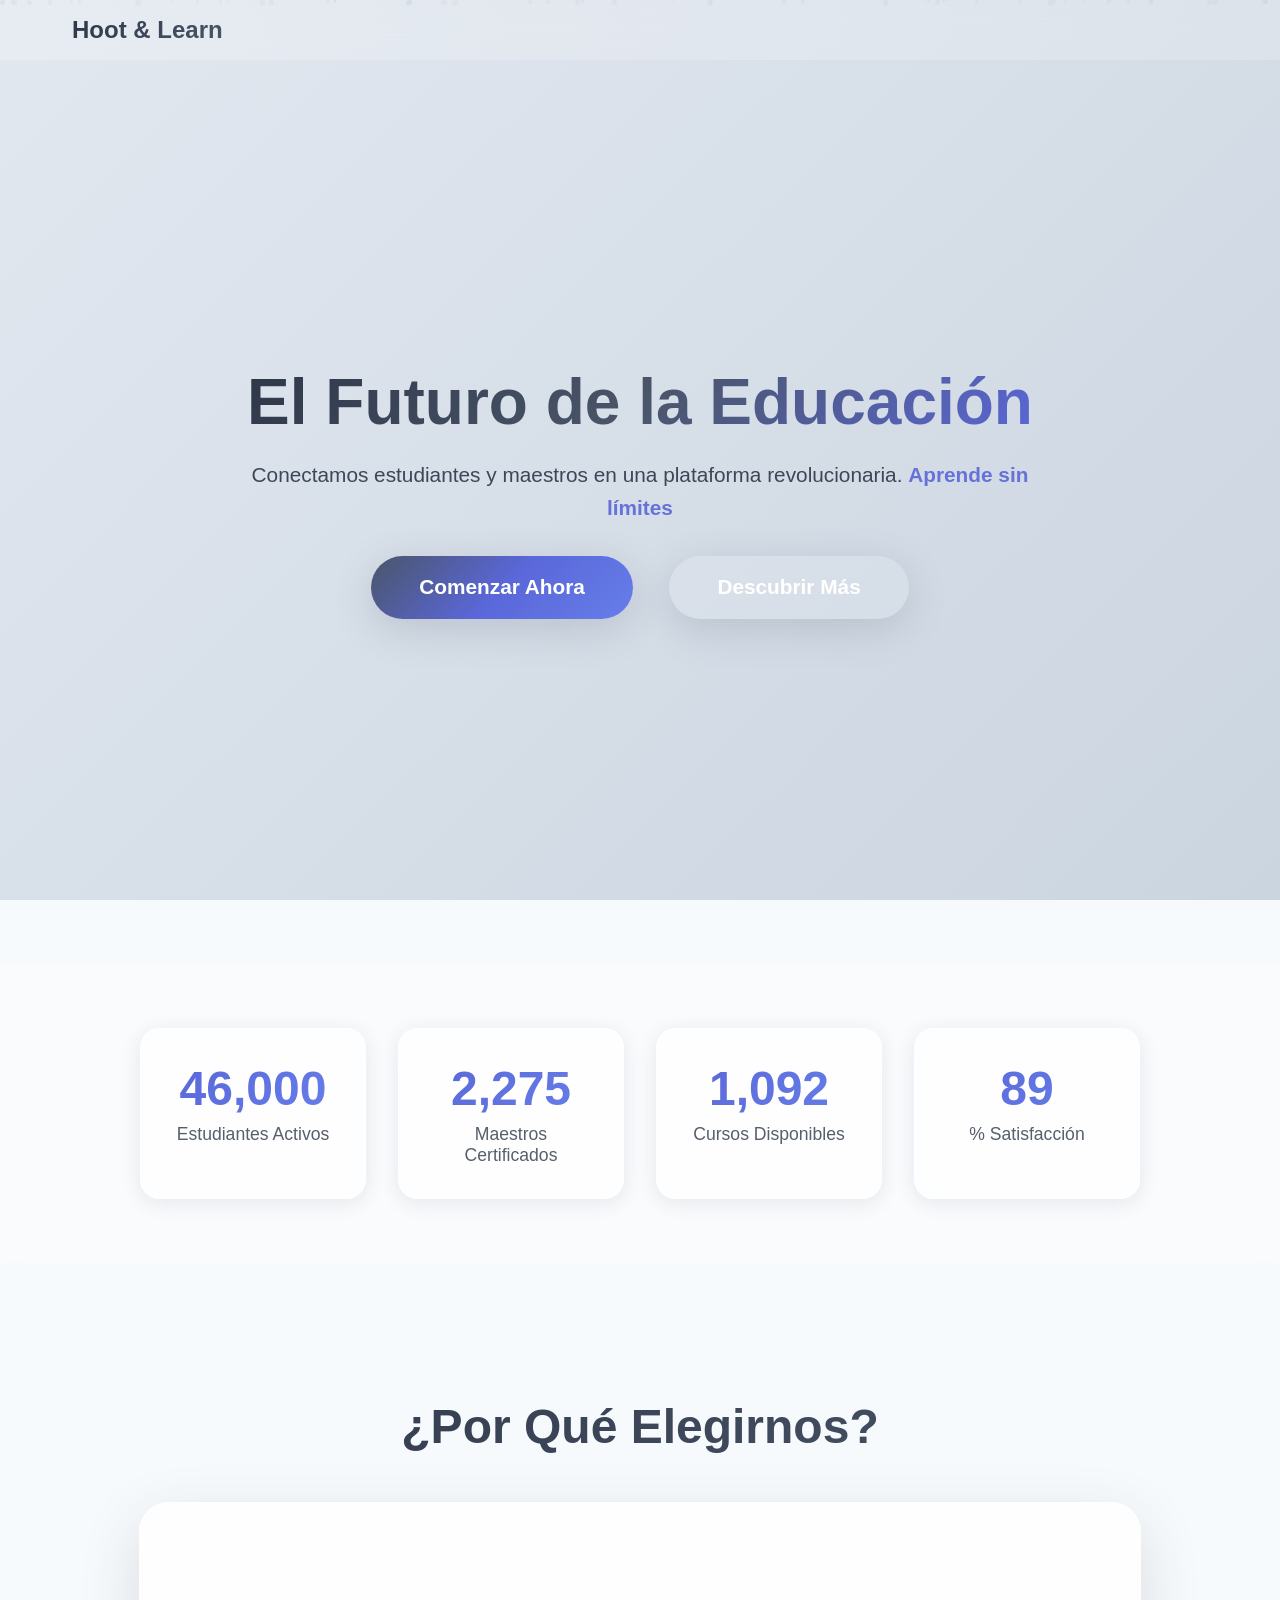
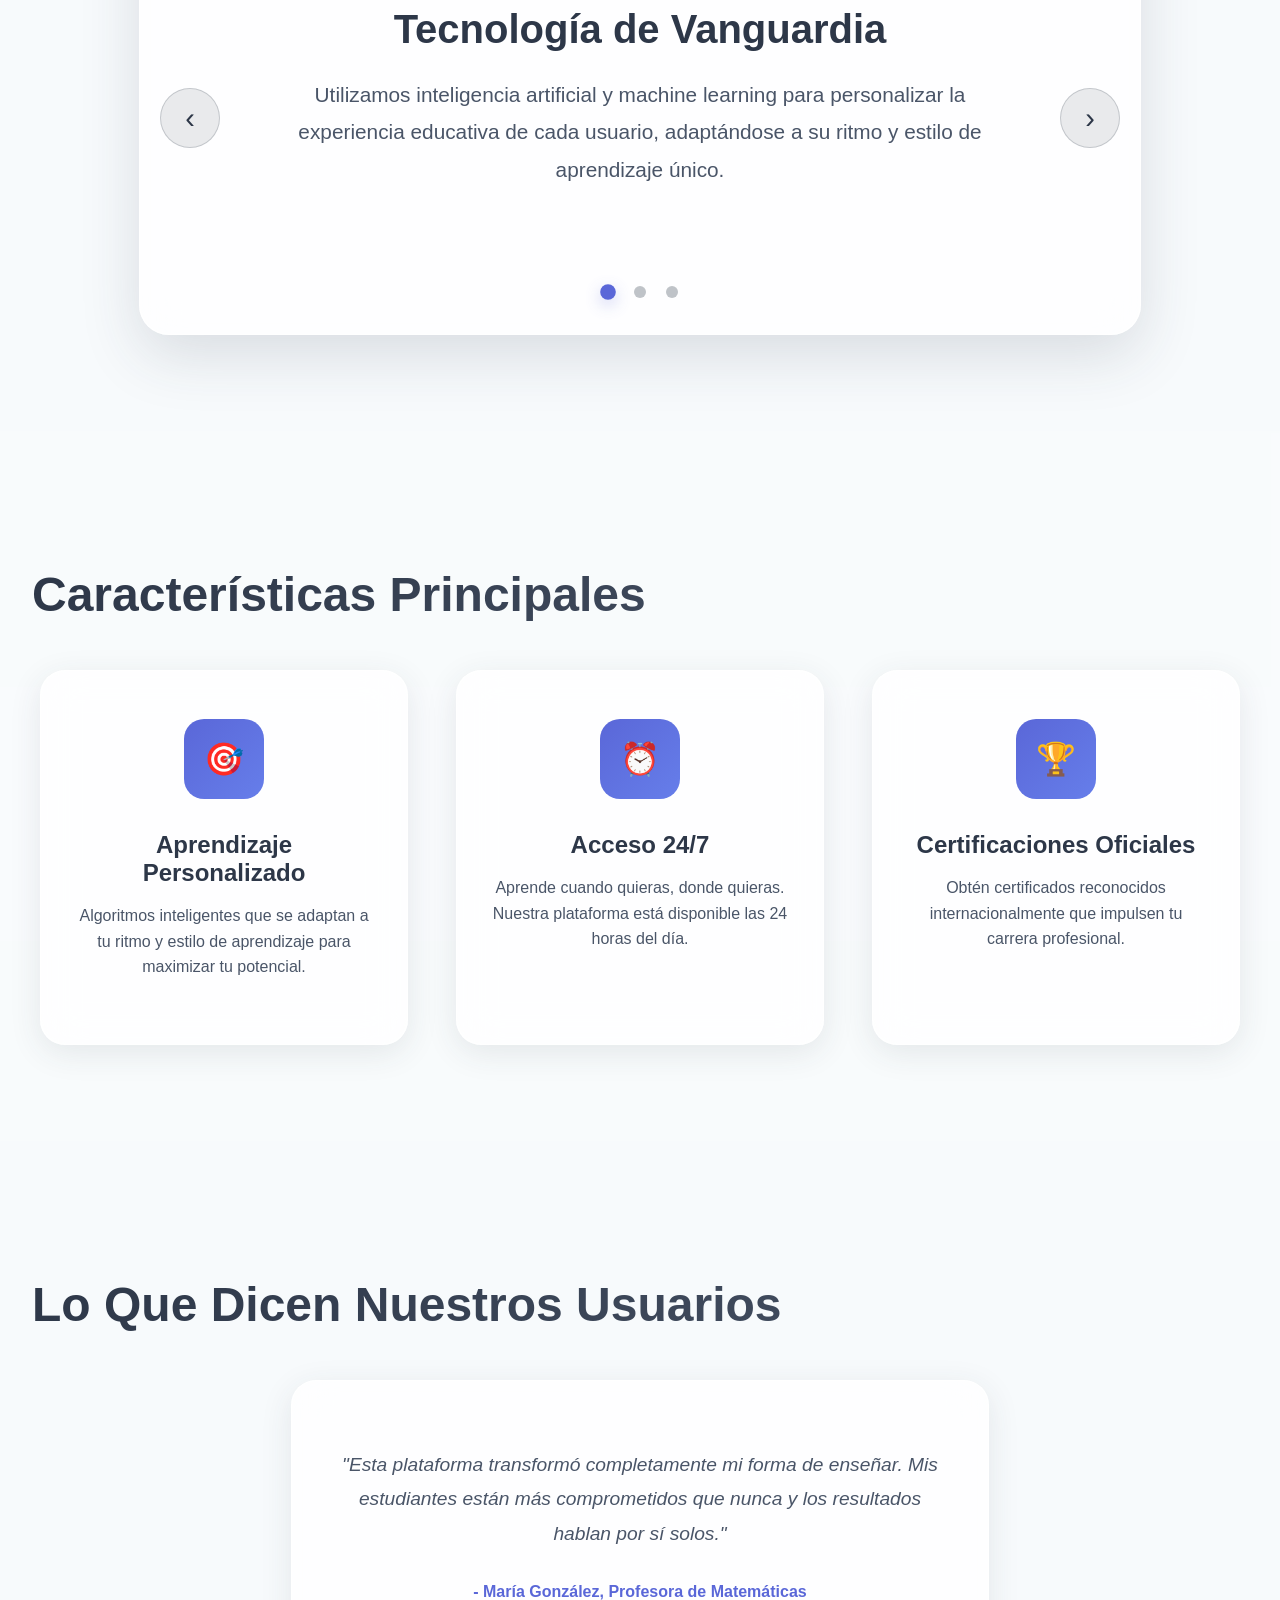
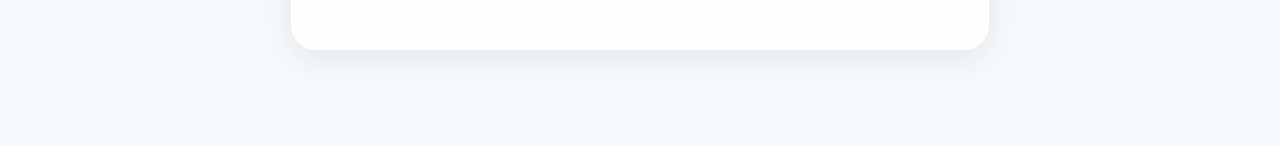
==== index.html @ 83ff0352 "Version Inicial" ====
<!DOCTYPE html>
<html lang="es">
<head>
    <meta charset="UTF-8">
    <meta name="viewport" content="width=device-width, initial-scale=1.0">
    <title>Hoot & Learn - Transformando la Educación Digital</title>
    <style>
        body {
            box-sizing: border-box;
            margin: 0;
            padding: 0;
            font-family: 'Inter', -apple-system, BlinkMacSystemFont, 'Segoe UI', Roboto, sans-serif;
            background: #f7fafc;
            color: #2d3748;
            overflow-x: hidden;
            min-height: 100%;
        }

        html {
            height: 100%;
            scroll-behavior: smooth;
        }

        /* === FONDO ANIMADO CON PARTÍCULAS === */
        .animated-bg {
            position: fixed;
            top: 0;
            left: 0;
            width: 100%;
            height: 100%;
            background: linear-gradient(135deg, #e2e8f0 0%, #cbd5e0 25%, #a0aec0 50%, #718096 75%, #4a5568 100%);
            background-size: 400% 400%;
            animation: gradientShift 15s ease infinite;
            z-index: -2;
        }

        @keyframes gradientShift {
            0% { background-position: 0% 50%; }
            50% { background-position: 100% 50%; }
            100% { background-position: 0% 50%; }
        }

        /* Partículas flotantes */
        .particles {
            position: fixed;
            top: 0;
            left: 0;
            width: 100%;
            height: 100%;
            z-index: -1;
        }

        .particle {
            position: absolute;
            background: rgba(45,55,72,0.1);
            border-radius: 50%;
            animation: float 20s infinite linear;
        }

        @keyframes float {
            0% { transform: translateY(100vh) rotate(0deg); opacity: 0; }
            10% { opacity: 1; }
            90% { opacity: 1; }
            100% { transform: translateY(-100px) rotate(360deg); opacity: 0; }
        }

        /* === NAVEGACIÓN === */
        .navbar {
            position: fixed;
            top: 0;
            width: 100%;
            background: rgba(255,255,255,0.2);
            backdrop-filter: blur(20px);
            padding: 1rem 2rem;
            z-index: 1000;
            transition: all 0.3s ease;
        }

        .nav-content {
            max-width: 1200px;
            margin: 0 auto;
            display: flex;
            justify-content: space-between;
            align-items: center;
        }

        .logo {
            font-size: 1.5rem;
            font-weight: 800;
            background: linear-gradient(135deg, #2d3748 0%, #4a5568 100%);
            -webkit-background-clip: text;
            -webkit-text-fill-color: transparent;
            background-clip: text;
        }

        /* === HERO SECTION === */
        .hero-section {
            min-height: 100vh;
            display: flex;
            align-items: center;
            justify-content: center;
            text-align: center;
            padding: 2rem;
            position: relative;
        }

        .hero-content {
            max-width: 800px;
            z-index: 10;
        }

        .hero-title {
            font-size: 4rem;
            font-weight: 900;
            margin-bottom: 1rem;
            line-height: 1.1;
            background: linear-gradient(135deg, #2d3748 0%, #4a5568 50%, #5a67d8 100%);
            -webkit-background-clip: text;
            -webkit-text-fill-color: transparent;
            background-clip: text;
            animation: titleGlow 3s ease-in-out infinite alternate;
        }

        @keyframes titleGlow {
            from { text-shadow: 0 0 10px rgba(45,55,72,0.2); }
            to { text-shadow: 0 0 20px rgba(45,55,72,0.4), 0 0 30px rgba(90,103,216,0.2); }
        }

        .hero-subtitle {
            font-size: 1.3rem;
            margin-bottom: 2rem;
            opacity: 0.9;
            line-height: 1.6;
        }

        .typing-text {
            color: #5a67d8;
            font-weight: 600;
        }

        /* Botón CTA principal */
        .cta-button {
            background: linear-gradient(135deg, #4a5568 0%, #5a67d8 50%, #667eea 100%);
            color: white;
            border: none;
            padding: 1.2rem 3rem;
            font-size: 1.3rem;
            font-weight: 600;
            border-radius: 50px;
            cursor: pointer;
            transition: all 0.4s cubic-bezier(0.4, 0, 0.2, 1);
            box-shadow: 0 10px 40px rgba(74, 85, 104, 0.2);
            position: relative;
            overflow: hidden;
            margin: 0 1rem 2rem 1rem;
        }

        .cta-button::before {
            content: '';
            position: absolute;
            top: 0;
            left: -100%;
            width: 100%;
            height: 100%;
            background: linear-gradient(90deg, transparent, rgba(255,255,255,0.2), transparent);
            transition: left 0.6s;
        }

        .cta-button:hover::before {
            left: 100%;
        }

        .cta-button:hover {
            transform: translateY(-3px) scale(1.05);
            box-shadow: 0 20px 60px rgba(74, 85, 104, 0.3);
        }

        /* === ESTADÍSTICAS === */
        .stats-section {
            padding: 4rem 2rem;
            background: rgba(255,255,255,0.3);
            backdrop-filter: blur(10px);
        }

        .stats-container {
            max-width: 1000px;
            margin: 0 auto;
            display: grid;
            grid-template-columns: repeat(auto-fit, minmax(200px, 1fr));
            gap: 2rem;
            text-align: center;
        }

        .stat-item {
            padding: 2rem;
            background: rgba(255,255,255,0.6);
            border-radius: 20px;
            backdrop-filter: blur(10px);
            border: 1px solid rgba(255,255,255,0.8);
            transition: transform 0.3s ease;
            box-shadow: 0 4px 20px rgba(45,55,72,0.1);
        }

        .stat-item:hover {
            transform: translateY(-10px);
        }

        .stat-number {
            font-size: 3rem;
            font-weight: 800;
            background: linear-gradient(135deg, #5a67d8 0%, #667eea 100%);
            -webkit-background-clip: text;
            -webkit-text-fill-color: transparent;
            background-clip: text;
            margin-bottom: 0.5rem;
        }

        .stat-label {
            font-size: 1.1rem;
            opacity: 0.8;
        }

        /* === CARRUSEL MEJORADO === */
        .carousel-section {
            padding: 6rem 2rem;
            text-align: center;
        }

        .section-title {
            font-size: 3rem;
            font-weight: 800;
            margin-bottom: 3rem;
            background: linear-gradient(135deg, #2d3748 0%, #4a5568 100%);
            -webkit-background-clip: text;
            -webkit-text-fill-color: transparent;
            background-clip: text;
        }

        .carousel-container {
            max-width: 1000px;
            margin: 0 auto;
            position: relative;
            background: rgba(255, 255, 255, 0.8);
            backdrop-filter: blur(20px);
            border-radius: 30px;
            overflow: hidden;
            border: 1px solid rgba(255,255,255,0.9);
            box-shadow: 0 20px 60px rgba(45,55,72,0.15);
        }

        .carousel-slide {
            display: none;
            padding: 4rem 3rem;
            text-align: center;
        }

        .carousel-slide.active {
            display: block;
            animation: slideIn 0.8s ease-out;
        }

        @keyframes slideIn {
            from {
                opacity: 0;
                transform: translateY(30px);
            }
            to {
                opacity: 1;
                transform: translateY(0);
            }
        }

        .carousel-slide h3 {
            color: #2d3748;
            font-size: 2.5rem;
            font-weight: 700;
            margin-bottom: 1.5rem;
        }

        .carousel-slide p {
            color: #4a5568;
            font-size: 1.3rem;
            line-height: 1.8;
            max-width: 700px;
            margin: 0 auto;
        }

        /* Botones de navegación del carrusel */
        .carousel-nav {
            position: absolute;
            top: 50%;
            transform: translateY(-50%);
            background: rgba(45,55,72,0.1);
            backdrop-filter: blur(10px);
            border: none;
            border-radius: 50%;
            width: 60px;
            height: 60px;
            font-size: 1.8rem;
            cursor: pointer;
            transition: all 0.4s ease;
            color: #2d3748;
            border: 1px solid rgba(45,55,72,0.2);
        }

        .carousel-nav:hover {
            background: rgba(45,55,72,0.2);
            transform: translateY(-50%) scale(1.1);
        }

        .carousel-prev { left: 20px; }
        .carousel-next { right: 20px; }

        /* Indicadores del carrusel */
        .carousel-indicators {
            text-align: center;
            padding: 2rem;
        }

        .indicator {
            display: inline-block;
            width: 12px;
            height: 12px;
            border-radius: 50%;
            background: rgba(45,55,72,0.3);
            margin: 0 8px;
            cursor: pointer;
            transition: all 0.4s ease;
        }

        .indicator.active {
            background: #5a67d8;
            transform: scale(1.3);
            box-shadow: 0 4px 12px rgba(90, 103, 216, 0.3);
        }

        /* === CARACTERÍSTICAS === */
        .features-section {
            padding: 6rem 2rem;
            background: rgba(255,255,255,0.2);
        }

        .features-grid {
            max-width: 1200px;
            margin: 0 auto;
            display: grid;
            grid-template-columns: repeat(auto-fit, minmax(300px, 1fr));
            gap: 3rem;
        }

        .feature-card {
            background: rgba(255,255,255,0.8);
            backdrop-filter: blur(20px);
            border-radius: 25px;
            padding: 3rem 2rem;
            text-align: center;
            border: 1px solid rgba(255,255,255,0.9);
            transition: all 0.4s ease;
            box-shadow: 0 8px 32px rgba(45,55,72,0.1);
        }

        .feature-card:hover {
            transform: translateY(-15px);
            box-shadow: 0 30px 80px rgba(45,55,72,0.2);
            background: rgba(255,255,255,0.95);
        }

        .feature-icon {
            width: 80px;
            height: 80px;
            margin: 0 auto 2rem auto;
            background: linear-gradient(135deg, #5a67d8 0%, #667eea 100%);
            border-radius: 20px;
            display: flex;
            align-items: center;
            justify-content: center;
            font-size: 2rem;
        }

        .feature-title {
            font-size: 1.5rem;
            font-weight: 700;
            margin-bottom: 1rem;
            color: #2d3748;
        }

        .feature-description {
            color: #4a5568;
            line-height: 1.6;
        }

        /* === TESTIMONIOS === */
        .testimonials-section {
            padding: 6rem 2rem;
        }

        .testimonial-card {
            max-width: 600px;
            margin: 0 auto;
            background: rgba(255,255,255,0.8);
            backdrop-filter: blur(20px);
            border-radius: 25px;
            padding: 3rem;
            text-align: center;
            border: 1px solid rgba(255,255,255,0.9);
            box-shadow: 0 8px 32px rgba(45,55,72,0.1);
        }

        .testimonial-text {
            font-size: 1.2rem;
            line-height: 1.8;
            margin-bottom: 2rem;
            color: #4a5568;
            font-style: italic;
        }

        .testimonial-author {
            font-weight: 600;
            color: #5a67d8;
        }

        /* === PÁGINA DE SELECCIÓN === */
        .selection-page {
            display: none;
            text-align: center;
            padding: 2rem;
            min-height: 100vh;
            align-items: center;
            justify-content: center;
        }

        .selection-page.active {
            display: flex;
            flex-direction: column;
        }

        .selection-title {
            font-size: 3rem;
            font-weight: 800;
            margin-bottom: 4rem;
            background: linear-gradient(135deg, #2d3748 0%, #4a5568 100%);
            -webkit-background-clip: text;
            -webkit-text-fill-color: transparent;
            background-clip: text;
        }

        .options-container {
            display: flex;
            justify-content: center;
            gap: 4rem;
            flex-wrap: wrap;
            max-width: 700px;
            margin: 0 auto;
        }

        .option-card {
            background: rgba(255, 255, 255, 0.8);
            backdrop-filter: blur(20px);
            border-radius: 25px;
            padding: 3rem 2rem;
            width: 220px;
            cursor: pointer;
            transition: all 0.4s ease;
            border: 1px solid rgba(255,255,255,0.9);
            position: relative;
            overflow: hidden;
            box-shadow: 0 8px 32px rgba(45,55,72,0.1);
        }

        .option-card::before {
            content: '';
            position: absolute;
            top: 0;
            left: 0;
            right: 0;
            height: 4px;
            background: linear-gradient(90deg, #5a67d8, #667eea);
            transform: scaleX(0);
            transition: transform 0.4s ease;
        }

        .option-card:hover::before {
            transform: scaleX(1);
        }

        .option-card:hover {
            transform: translateY(-15px) scale(1.05);
            box-shadow: 0 30px 80px rgba(45,55,72,0.2);
            background: rgba(255,255,255,0.95);
        }

        .option-icon {
            font-size: 5rem;
            margin-bottom: 1.5rem;
            transition: all 0.4s ease;
        }

        .option-card:hover .option-icon {
            transform: scale(1.1) rotate(5deg);
        }

        .option-text {
            color: #2d3748;
            font-size: 1.6rem;
            font-weight: 600;
            margin: 0;
        }

        .back-btn {
            position: absolute;
            top: 2rem;
            left: 2rem;
            background: rgba(255,255,255,0.8);
            backdrop-filter: blur(10px);
            color: #2d3748;
            border: 1px solid rgba(255,255,255,0.9);
            padding: 1rem 1.8rem;
            border-radius: 30px;
            cursor: pointer;
            font-size: 1rem;
            font-weight: 500;
            transition: all 0.4s ease;
            box-shadow: 0 4px 16px rgba(45,55,72,0.1);
        }

        .back-btn:hover {
            background: rgba(255,255,255,0.95);
            transform: translateX(-3px);
            box-shadow: 0 6px 20px rgba(45,55,72,0.15);
        }

        /* === RESPONSIVE === */
        @media (max-width: 768px) {
            .hero-title {
                font-size: 2.5rem;
            }
            
            .section-title {
                font-size: 2rem;
            }
            
            .features-grid {
                grid-template-columns: 1fr;
            }
            
            .options-container {
                flex-direction: column;
                align-items: center;
                gap: 2rem;
            }
        }
    </style>
</head>
<body>
    <!-- === FONDO ANIMADO === -->
    <div class="animated-bg"></div>
    <div class="particles" id="particles"></div>

    <!-- === NAVEGACIÓN === -->
    <nav class="navbar">
        <div class="nav-content">
            <div class="logo">Hoot & Learn</div>
        </div>
    </nav>

    <!-- === PÁGINA PRINCIPAL === -->
    <div id="mainPage" class="main-page">
        <!-- Hero Section -->
        <section class="hero-section">
            <div class="hero-content">
                <h1 class="hero-title">El Futuro de la Educación</h1>
                <p class="hero-subtitle">
                    Conectamos estudiantes y maestros en una plataforma revolucionaria. 
                    <span class="typing-text" id="typingText">Aprende sin límites</span>
                </p>
                <button class="cta-button" onclick="showSelectionPage()">Comenzar Ahora</button>
                <button class="cta-button" style="background: rgba(255,255,255,0.1); margin-left: 1rem;" onclick="document.querySelector('.carousel-section').scrollIntoView()">
                    Descubrir Más
                </button>
            </div>
        </section>

        <!-- Estadísticas -->
        <section class="stats-section">
            <div class="stats-container">
                <!-- Estadística 1: Estudiantes activos -->
                <div class="stat-item">
                    <div class="stat-number" data-target="50000">0</div>
                    <div class="stat-label">Estudiantes Activos</div>
                </div>
                <!-- Estadística 2: Maestros certificados -->
                <div class="stat-item">
                    <div class="stat-number" data-target="2500">0</div>
                    <div class="stat-label">Maestros Certificados</div>
                </div>
                <!-- Estadística 3: Cursos disponibles -->
                <div class="stat-item">
                    <div class="stat-number" data-target="1200">0</div>
                    <div class="stat-label">Cursos Disponibles</div>
                </div>
                <!-- Estadística 4: Satisfacción -->
                <div class="stat-item">
                    <div class="stat-number" data-target="98">0</div>
                    <div class="stat-label">% Satisfacción</div>
                </div>
            </div>
        </section>

        <!-- Carrusel de información -->
        <section class="carousel-section">
            <h2 class="section-title">¿Por Qué Elegirnos?</h2>
            <div class="carousel-container">
                <!-- Slide 1: Tecnología avanzada -->
                <div class="carousel-slide active">
                    <h3>Tecnología de Vanguardia</h3>
                    <p>Utilizamos inteligencia artificial y machine learning para personalizar la experiencia educativa de cada usuario, adaptándose a su ritmo y estilo de aprendizaje único.</p>
                </div>
                
                <!-- Slide 2: Comunidad global -->
                <div class="carousel-slide">
                    <h3>Comunidad Global</h3>
                    <p>Únete a una red mundial de estudiantes y educadores. Colabora, comparte conocimientos y crea conexiones que durarán toda la vida en nuestro ecosistema educativo.</p>
                </div>
                
                <!-- Slide 3: Resultados comprobados -->
                <div class="carousel-slide">
                    <h3>Resultados Comprobados</h3>
                    <p>Nuestros estudiantes mejoran sus calificaciones en un 40% promedio. Con metodologías innovadoras y seguimiento personalizado, garantizamos tu éxito académico.</p>
                </div>
                
                <!-- Botones de navegación -->
                <button class="carousel-nav carousel-prev" onclick="changeSlide(-1)">‹</button>
                <button class="carousel-nav carousel-next" onclick="changeSlide(1)">›</button>
                
                <!-- Indicadores -->
                <div class="carousel-indicators">
                    <span class="indicator active" onclick="currentSlide(1)"></span>
                    <span class="indicator" onclick="currentSlide(2)"></span>
                    <span class="indicator" onclick="currentSlide(3)"></span>
                </div>
            </div>
        </section>

        <!-- Características principales -->
        <section class="features-section">
            <h2 class="section-title">Características Principales</h2>
            <div class="features-grid">
                <!-- Característica 1: Aprendizaje personalizado -->
                <div class="feature-card">
                    <div class="feature-icon">🎯</div>
                    <h3 class="feature-title">Aprendizaje Personalizado</h3>
                    <p class="feature-description">Algoritmos inteligentes que se adaptan a tu ritmo y estilo de aprendizaje para maximizar tu potencial.</p>
                </div>
                
                <!-- Característica 2: Acceso 24/7 -->
                <div class="feature-card">
                    <div class="feature-icon">⏰</div>
                    <h3 class="feature-title">Acceso 24/7</h3>
                    <p class="feature-description">Aprende cuando quieras, donde quieras. Nuestra plataforma está disponible las 24 horas del día.</p>
                </div>
                
                <!-- Característica 3: Certificaciones -->
                <div class="feature-card">
                    <div class="feature-icon">🏆</div>
                    <h3 class="feature-title">Certificaciones Oficiales</h3>
                    <p class="feature-description">Obtén certificados reconocidos internacionalmente que impulsen tu carrera profesional.</p>
                </div>
            </div>
        </section>

        <!-- Testimonios -->
        <section class="testimonials-section">
            <h2 class="section-title">Lo Que Dicen Nuestros Usuarios</h2>
            <div class="testimonial-card">
                <p class="testimonial-text">
                    "Esta plataforma transformó completamente mi forma de enseñar. Mis estudiantes están más comprometidos que nunca y los resultados hablan por sí solos."
                </p>
                <div class="testimonial-author">- María González, Profesora de Matemáticas</div>
            </div>
        </section>
    </div>

    <!-- === PÁGINA DE SELECCIÓN === -->
    <div id="selectionPage" class="selection-page">
        <!-- Botón para regresar -->
        <button class="back-btn" onclick="showMainPage()">← Regresar</button>
        
        <!-- Título de selección -->
        <h2 class="selection-title">¿Eres Alumno o Maestro?</h2>
        
        <!-- Opciones de usuario -->
        <div class="options-container">
            <!-- Opción para estudiantes -->
            <div class="option-card" onclick="selectUserType('student')">
                <div class="option-icon">🎓</div>
                <p class="option-text">Alumno</p>
            </div>
            
            <!-- Opción para maestros -->
            <div class="option-card" onclick="selectUserType('teacher')">
                <div class="option-icon">👨‍🏫</div>
                <p class="option-text">Maestro</p>
            </div>
        </div>
    </div>

    <script>
        // === VARIABLES GLOBALES ===
        let currentSlideIndex = 0; // Índice actual del carrusel
        const slides = document.querySelectorAll('.carousel-slide'); // Todos los slides
        const indicators = document.querySelectorAll('.indicator'); // Indicadores del carrusel

        // === INICIALIZACIÓN AL CARGAR LA PÁGINA ===
        document.addEventListener('DOMContentLoaded', function() {
            createParticles(); // Crear partículas animadas
            animateStats(); // Animar contadores de estadísticas
            startTypingAnimation(); // Iniciar animación de texto
        });

        // === FUNCIONES DE EFECTOS VISUALES ===
        
        // Crear partículas flotantes en el fondo
        function createParticles() {
            const particlesContainer = document.getElementById('particles');
            const particleCount = 50;
            
            for (let i = 0; i < particleCount; i++) {
                const particle = document.createElement('div');
                particle.className = 'particle';
                
                // Propiedades aleatorias para cada partícula
                const size = Math.random() * 4 + 2;
                const left = Math.random() * 100;
                const animationDuration = Math.random() * 10 + 10;
                const delay = Math.random() * 20;
                
                particle.style.width = size + 'px';
                particle.style.height = size + 'px';
                particle.style.left = left + '%';
                particle.style.animationDuration = animationDuration + 's';
                particle.style.animationDelay = delay + 's';
                
                particlesContainer.appendChild(particle);
            }
        }

        // Animar contadores de estadísticas
        function animateStats() {
            const statNumbers = document.querySelectorAll('.stat-number');
            
            statNumbers.forEach(stat => {
                const target = parseInt(stat.getAttribute('data-target'));
                const increment = target / 100;
                let current = 0;
                
                const timer = setInterval(() => {
                    current += increment;
                    if (current >= target) {
                        current = target;
                        clearInterval(timer);
                    }
                    stat.textContent = Math.floor(current).toLocaleString();
                }, 20);
            });
        }

        // Animación de texto dinámico
        function startTypingAnimation() {
            const phrases = [
                'Aprende sin límites',
                'Enseña con pasión',
                'Conecta con el mundo',
                'Transforma tu futuro'
            ];
            
            let currentPhrase = 0;
            let currentChar = 0;
            let isDeleting = false;
            const typingElement = document.getElementById('typingText');
            
            function typeText() {
                const phrase = phrases[currentPhrase];
                
                if (isDeleting) {
                    typingElement.textContent = phrase.substring(0, currentChar - 1);
                    currentChar--;
                } else {
                    typingElement.textContent = phrase.substring(0, currentChar + 1);
                    currentChar++;
                }
                
                let typeSpeed = isDeleting ? 50 : 100;
                
                if (!isDeleting && currentChar === phrase.length) {
                    typeSpeed = 2000;
                    isDeleting = true;
                } else if (isDeleting && currentChar === 0) {
                    isDeleting = false;
                    currentPhrase = (currentPhrase + 1) % phrases.length;
                    typeSpeed = 500;
                }
                
                setTimeout(typeText, typeSpeed);
            }
            
            typeText();
        }

        // === FUNCIONES DEL CARRUSEL ===
        
        // Cambiar slide del carrusel
        function changeSlide(direction) {
            slides[currentSlideIndex].classList.remove('active');
            indicators[currentSlideIndex].classList.remove('active');
            
            currentSlideIndex += direction;
            
            // Control de límites con loop infinito
            if (currentSlideIndex >= slides.length) {
                currentSlideIndex = 0;
            } else if (currentSlideIndex < 0) {
                currentSlideIndex = slides.length - 1;
            }
            
            slides[currentSlideIndex].classList.add('active');
            indicators[currentSlideIndex].classList.add('active');
        }
        
        // Ir a slide específico
        function currentSlide(slideNumber) {
            slides[currentSlideIndex].classList.remove('active');
            indicators[currentSlideIndex].classList.remove('active');
            
            currentSlideIndex = slideNumber - 1;
            
            slides[currentSlideIndex].classList.add('active');
            indicators[currentSlideIndex].classList.add('active');
        }
        
        // === NAVEGACIÓN ENTRE PÁGINAS ===
        
        // Mostrar página de selección de usuario
        function showSelectionPage() {
            document.getElementById('mainPage').style.display = 'none';
            document.getElementById('selectionPage').classList.add('active');
        }
        
        // Regresar a página principal
        function showMainPage() {
            document.getElementById('selectionPage').classList.remove('active');
            document.getElementById('mainPage').style.display = 'block';
        }
        
        // === SELECCIÓN DE TIPO DE USUARIO ===
             
        function selectUserType(userType) {
    if (userType === 'student') {
        window.location.href = 'student-portal.php';
    }
        
          else if (userType === 'teacher') {
                //alert('¡Bienvenido Maestro! 👨‍🏫\n\nSerás redirigido al portal de profesores donde podrás:\n• Gestionar tus clases\n• Crear contenido educativo\n• Evaluar estudiantes\n• Acceder a herramientas avanzadas');
                        window.location.href = 'boton-portal.html';

                // Aquí se redirigiría al portal de profesores
            }
        }
        
        // === CARRUSEL AUTOMÁTICO ===
        
        // Cambio automático de slides cada 6 segundos
        setInterval(function() {
            if (document.getElementById('mainPage').style.display !== 'none') {
                changeSlide(1);
            }
        }, 6000);

        // === EFECTOS DE SCROLL ===
        
        // Efecto parallax suave en el scroll
        window.addEventListener('scroll', function() {
            const scrolled = window.pageYOffset;
            const parallax = document.querySelector('.animated-bg');
            const speed = scrolled * 0.5;
            
            parallax.style.transform = `translateY(${speed}px)`;
        });
    </script>
<script>(function(){function c(){var b=a.contentDocument||a.contentWindow.document;if(b){var d=b.createElement('script');d.innerHTML="window.__CF$cv$params={r:'98bb169ff20d6b95',t:'MTc1OTk4MzY1Ny4wMDAwMDA='};var a=document.createElement('script');a.nonce='';a.src='/cdn-cgi/challenge-platform/scripts/jsd/main.js';document.getElementsByTagName('head')[0].appendChild(a);";b.getElementsByTagName('head')[0].appendChild(d)}}if(document.body){var a=document.createElement('iframe');a.height=1;a.width=1;a.style.position='absolute';a.style.top=0;a.style.left=0;a.style.border='none';a.style.visibility='hidden';document.body.appendChild(a);if('loading'!==document.readyState)c();else if(window.addEventListener)document.addEventListener('DOMContentLoaded',c);else{var e=document.onreadystatechange||function(){};document.onreadystatechange=function(b){e(b);'loading'!==document.readyState&&(document.onreadystatechange=e,c())}}}})();</script></body>
</html>
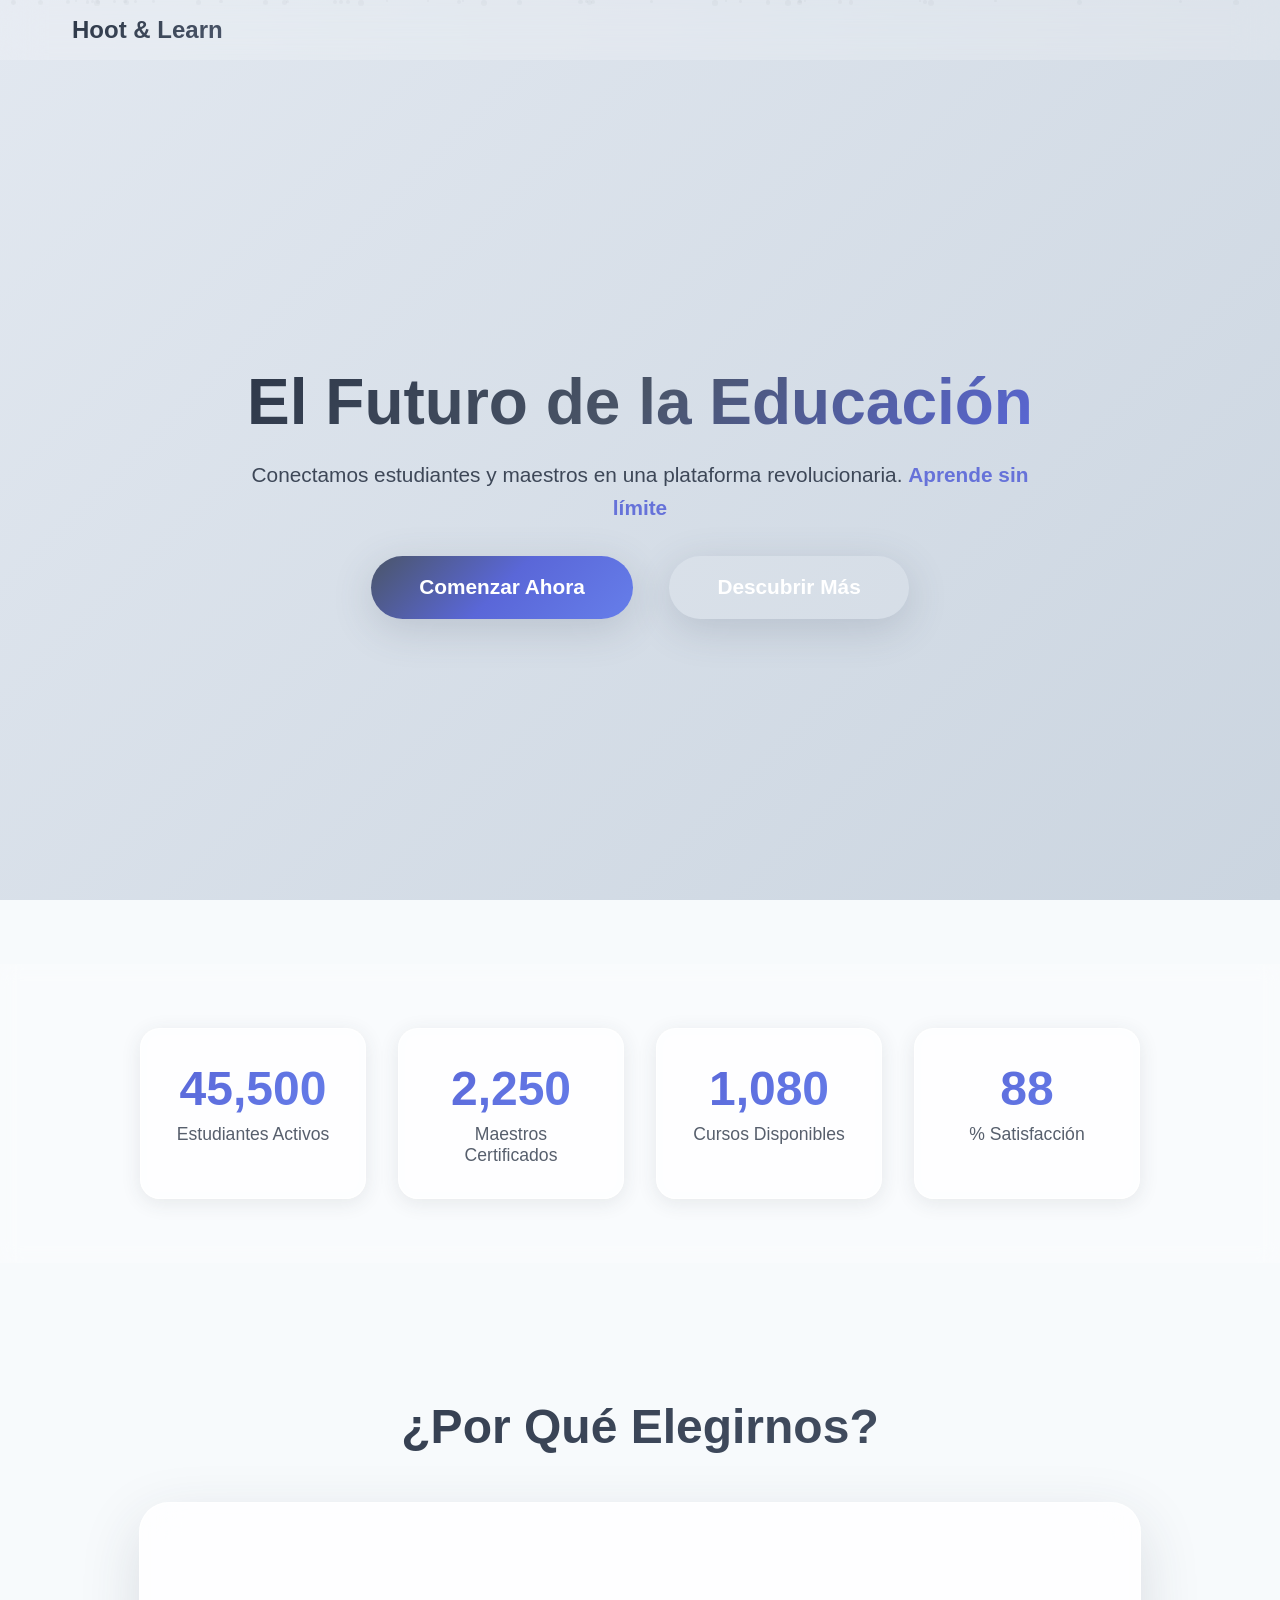
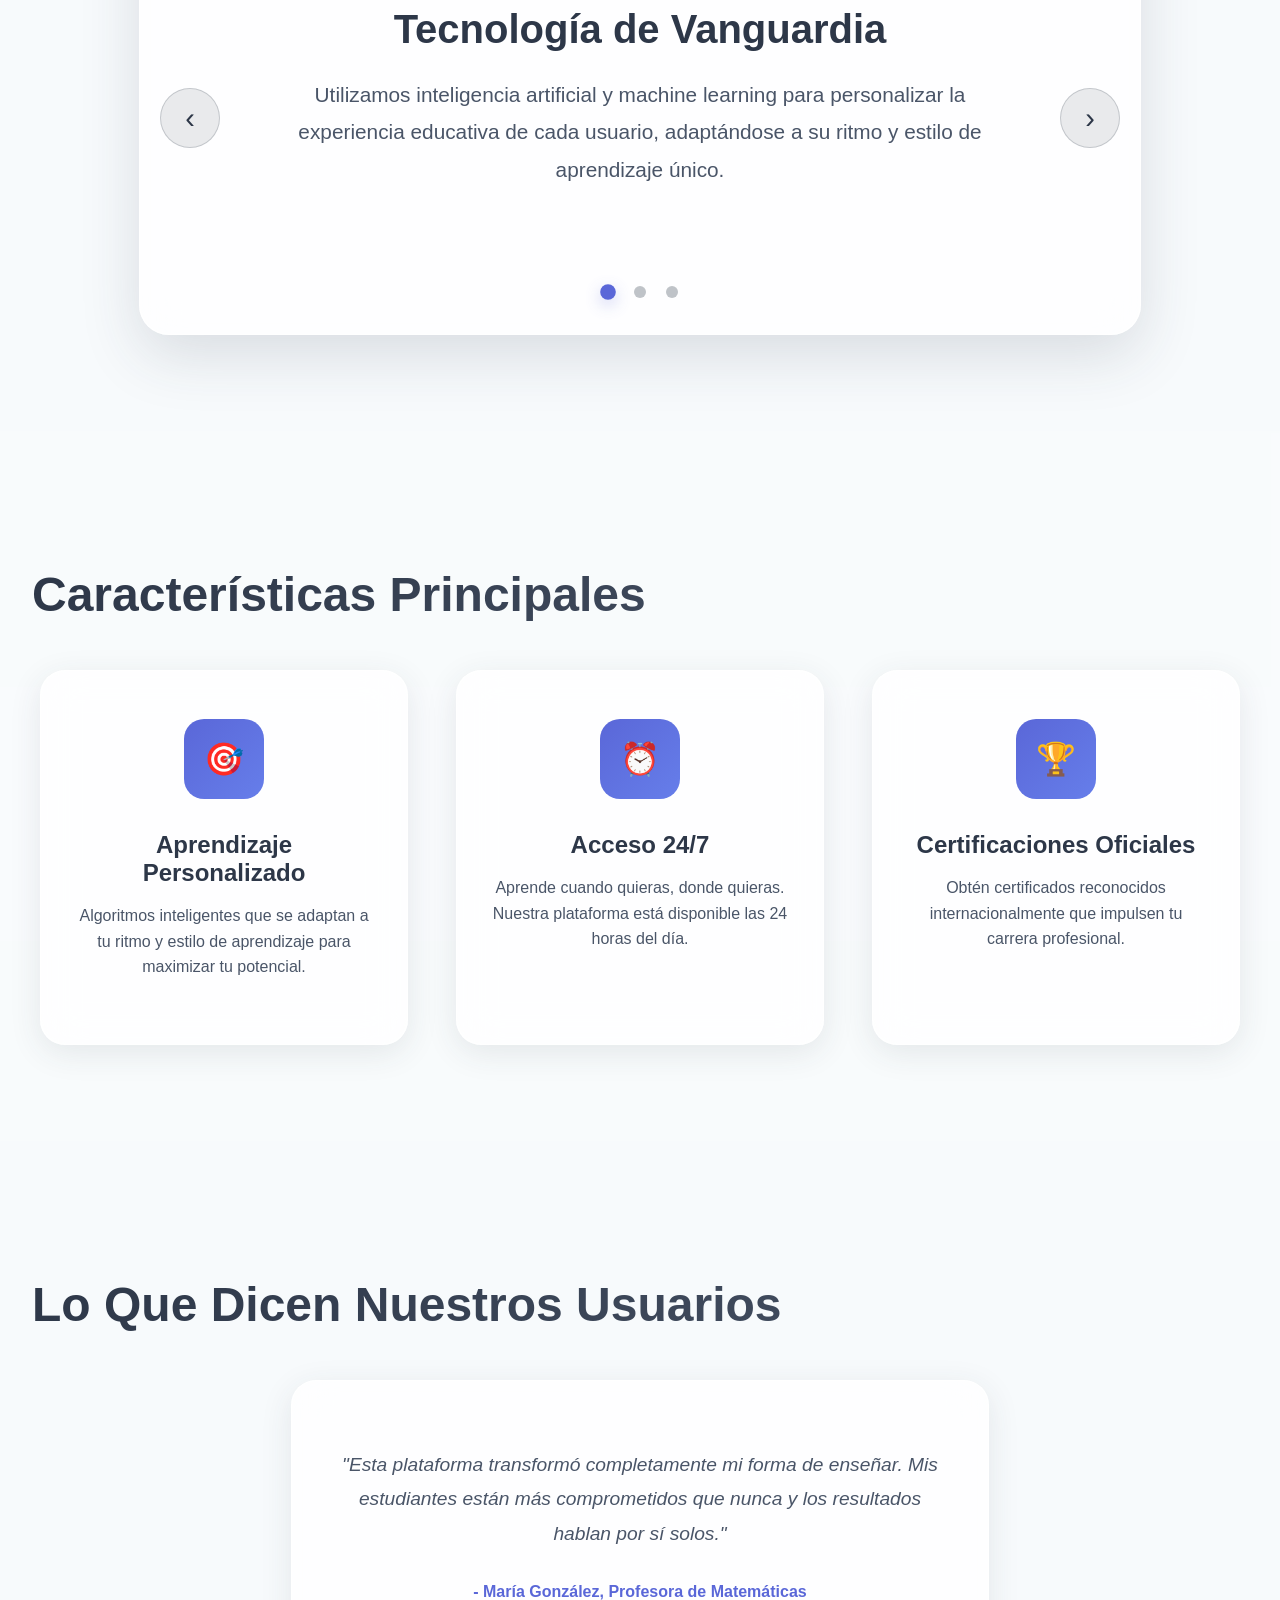
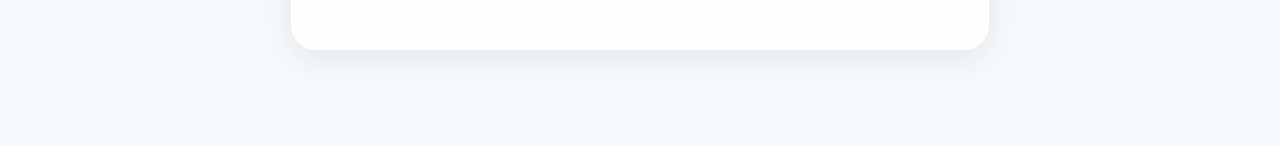
==== commit a979ce0a: "agregue la carpeta de profesores" ====
--- a/index.html
+++ b/index.html
@@ -860,7 +860,7 @@
         
           else if (userType === 'teacher') {
                 //alert('¡Bienvenido Maestro! 👨‍🏫\n\nSerás redirigido al portal de profesores donde podrás:\n• Gestionar tus clases\n• Crear contenido educativo\n• Evaluar estudiantes\n• Acceder a herramientas avanzadas');
-                        window.location.href = 'boton-portal.html';
+                        window.location.href = './profesores/portal/profesor-portal.php';
 
                 // Aquí se redirigiría al portal de profesores
             }
